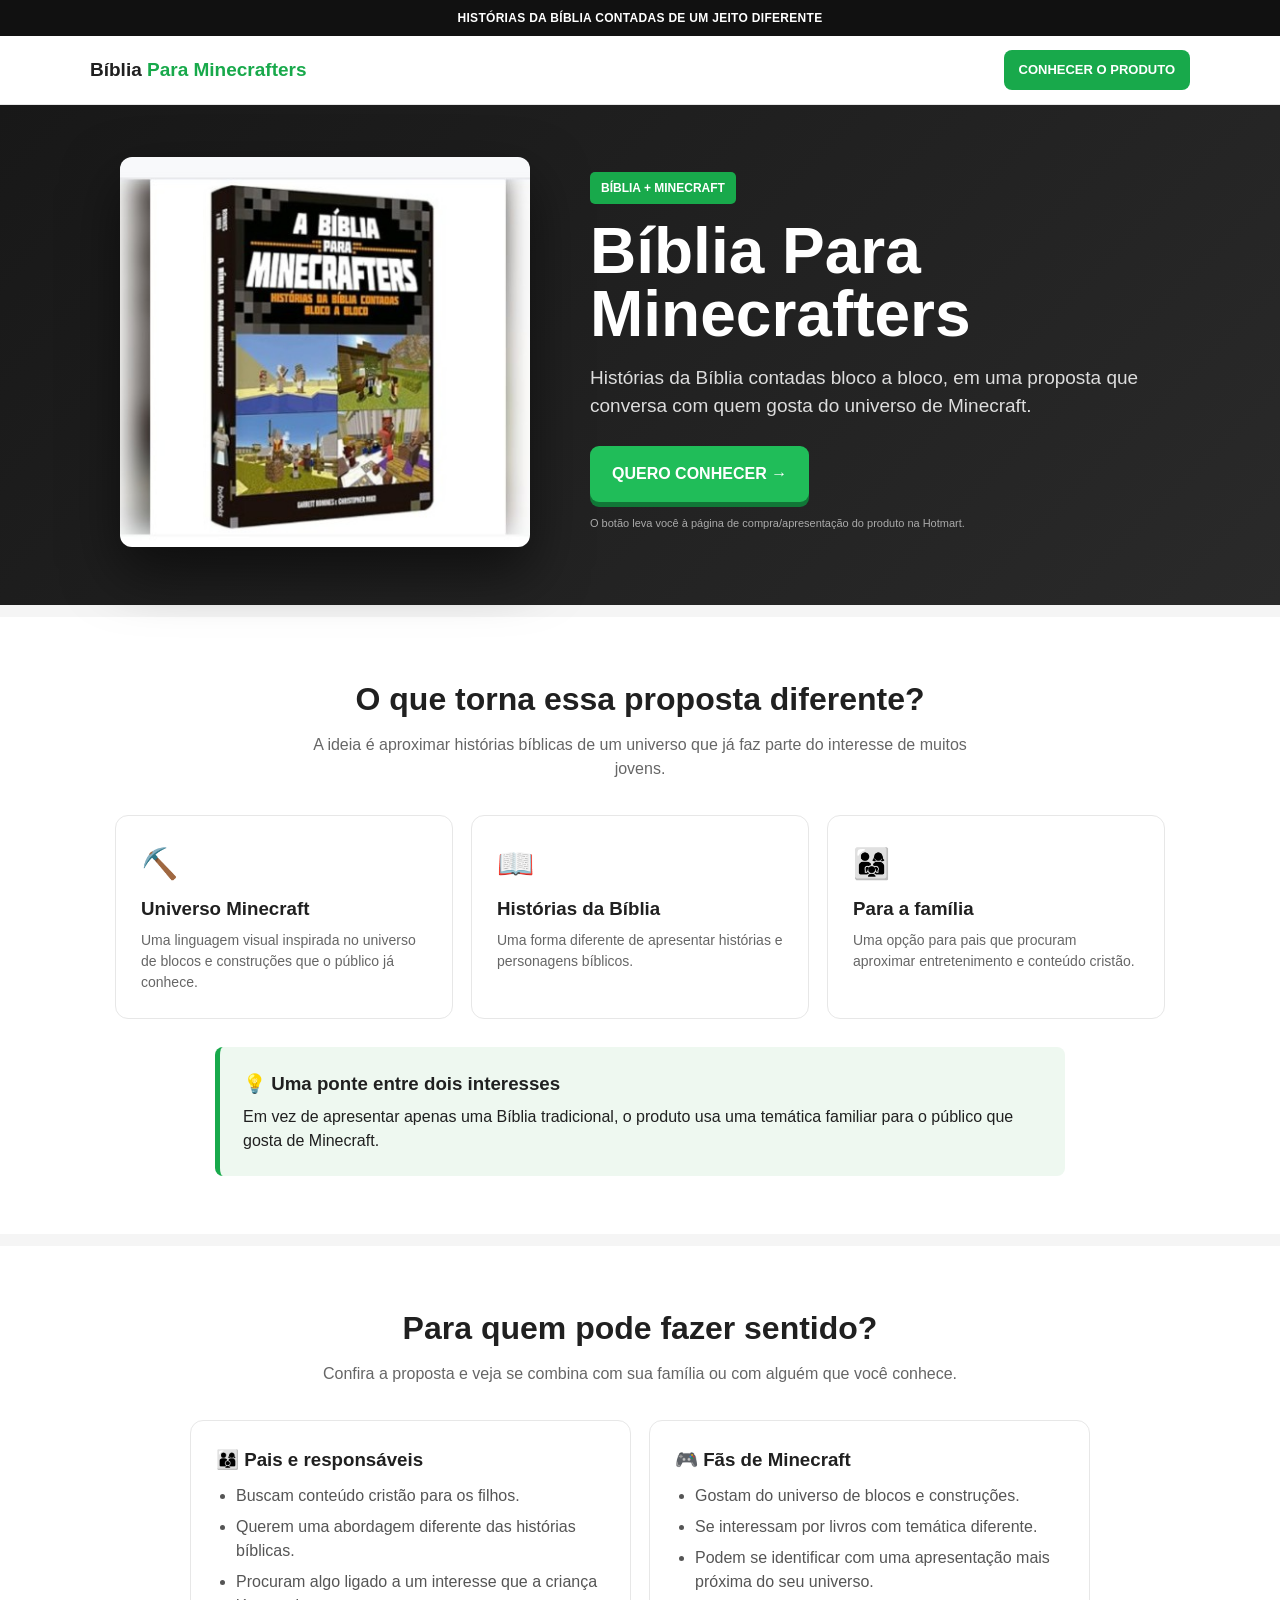
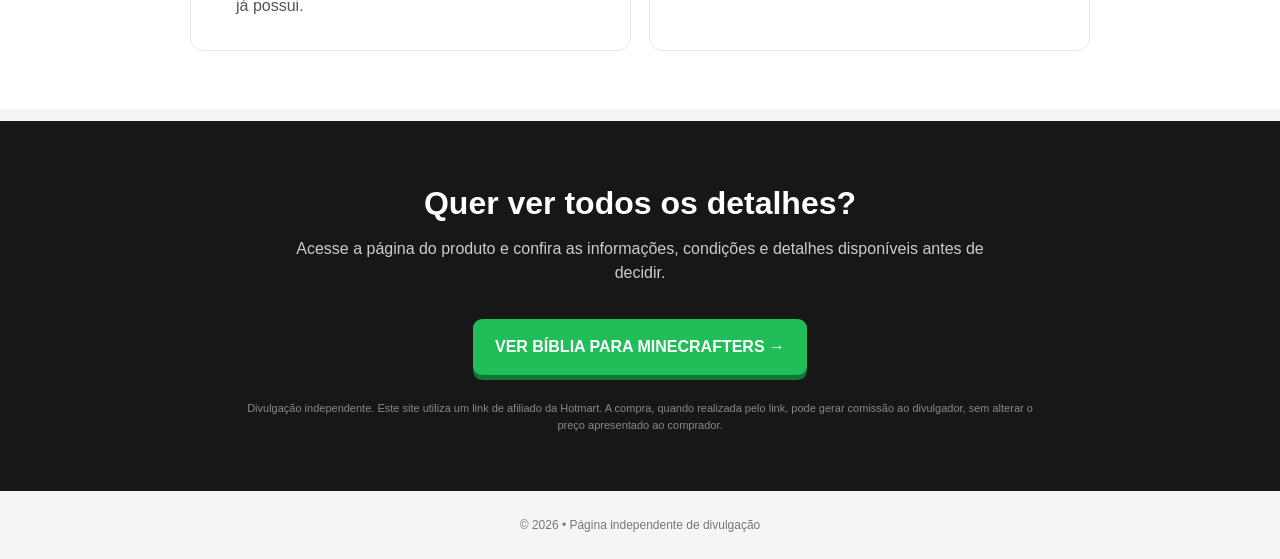
==== index-5.html @ a4b3d823 "Add files via upload" ====
<!DOCTYPE html>
<html lang="pt-BR">
<head>
<meta charset="UTF-8">
<meta name="viewport" content="width=device-width, initial-scale=1.0">
<meta name="description" content="Bíblia Para Minecrafters — histórias da Bíblia contadas bloco a bloco.">
<title>Bíblia Para Minecrafters | Histórias da Bíblia</title>
<style>
:root{--green:#18a94b;--dark:#171717;--light:#f5f5f5;--text:#202020;--muted:#666;--line:#e7e7e7}
*{box-sizing:border-box;margin:0;padding:0}
body{font-family:Arial,Helvetica,sans-serif;background:var(--light);color:var(--text);line-height:1.5}
a{color:inherit}
.top{background:#111;color:#fff;text-align:center;padding:9px 14px;font-size:12px;font-weight:800;letter-spacing:.3px}
.nav{background:#fff;border-bottom:1px solid var(--line);padding:14px 18px;position:sticky;top:0;z-index:10}
.navin{max-width:1100px;margin:auto;display:flex;align-items:center;justify-content:space-between;gap:12px}
.logo{font-weight:900;font-size:19px}.logo b{color:var(--green)}
.nav a{text-decoration:none;background:var(--green);color:#fff;padding:10px 15px;border-radius:8px;font-weight:900;font-size:13px}
.hero{background:linear-gradient(135deg,#181818,#2a2a2a);color:#fff;padding:52px 20px 58px}
.wrap{max-width:1050px;margin:auto}
.hero-grid{display:grid;grid-template-columns:minmax(260px,420px) 1fr;align-items:center;gap:55px}
.cover{width:100%;max-width:410px;margin:auto;display:block;border-radius:12px;box-shadow:0 24px 55px rgba(0,0,0,.55)}
.badge{display:inline-block;background:var(--green);padding:7px 11px;border-radius:5px;font-size:12px;font-weight:900;text-transform:uppercase;margin-bottom:16px}
h1{font-size:clamp(38px,6vw,64px);line-height:.98;margin-bottom:18px}
.lead{font-size:19px;color:#ddd;max-width:610px;margin-bottom:25px}
.cta{display:inline-block;background:#20bd59;color:#fff;text-decoration:none;padding:16px 22px;border-radius:9px;font-size:16px;font-weight:900;box-shadow:0 5px 0 #117737;transition:.15s}
.cta:hover{transform:translateY(2px);box-shadow:0 3px 0 #117737}
.note{font-size:11px;color:#aaa;margin-top:13px}
section{background:#fff;margin-top:12px;padding:58px 20px}
.title{font-size:32px;text-align:center;margin-bottom:10px}
.sub{text-align:center;color:var(--muted);max-width:700px;margin:0 auto 34px}
.cards{display:grid;grid-template-columns:repeat(3,1fr);gap:18px}
.card{border:1px solid var(--line);border-radius:13px;padding:25px;background:#fff}
.card .ico{font-size:30px;margin-bottom:9px}.card h3{margin-bottom:7px}.card p{color:var(--muted);font-size:14px}
.highlight{max-width:850px;margin:28px auto 0;padding:23px;border-left:5px solid var(--green);background:#eef8f0;border-radius:8px}
.highlight h3{margin-bottom:7px}
.audience{display:grid;grid-template-columns:1fr 1fr;gap:18px;max-width:900px;margin:auto}
.box{padding:25px;border:1px solid var(--line);border-radius:13px}
.box ul{padding-left:20px;color:#555;margin-top:10px}.box li{margin:7px 0}
.final{background:var(--dark);color:#fff;text-align:center}
.final .sub{color:#ccc}
.disc{font-size:11px;color:#888;max-width:800px;margin:25px auto 0;text-align:center}
footer{padding:25px 15px;text-align:center;color:#777;font-size:12px}
@media(max-width:760px){.nav a{display:none}.hero{padding:35px 17px 48px}.hero-grid{grid-template-columns:1fr;gap:30px}.cover{max-width:310px}.hero-copy{text-align:center}.lead{font-size:17px}section{padding:43px 17px}.title{font-size:27px}.cards,.audience{grid-template-columns:1fr}}
</style>
</head>
<body>
<div class="top">HISTÓRIAS DA BÍBLIA CONTADAS DE UM JEITO DIFERENTE</div>
<header class="nav"><div class="navin"><div class="logo">Bíblia <b>Para Minecrafters</b></div><a href="https://go.hotmart.com/D107093049S" target="_blank" rel="noopener noreferrer">CONHECER O PRODUTO</a></div></header>
<main>
<section class="hero" style="margin-top:0">
<div class="wrap hero-grid">
<div><img class="cover" src="[data-uri]" alt="Capa da Bíblia Para Minecrafters"></div>
<div class="hero-copy">
<span class="badge">Bíblia + Minecraft</span>
<h1>Bíblia Para<br>Minecrafters</h1>
<p class="lead">Histórias da Bíblia contadas bloco a bloco, em uma proposta que conversa com quem gosta do universo de Minecraft.</p>
<a class="cta" href="https://go.hotmart.com/D107093049S" target="_blank" rel="noopener noreferrer">QUERO CONHECER →</a>
<p class="note">O botão leva você à página de compra/apresentação do produto na Hotmart.</p>
</div>
</div>
</section>
<section><div class="wrap">
<h2 class="title">O que torna essa proposta diferente?</h2>
<p class="sub">A ideia é aproximar histórias bíblicas de um universo que já faz parte do interesse de muitos jovens.</p>
<div class="cards">
<div class="card"><div class="ico">⛏️</div><h3>Universo Minecraft</h3><p>Uma linguagem visual inspirada no universo de blocos e construções que o público já conhece.</p></div>
<div class="card"><div class="ico">📖</div><h3>Histórias da Bíblia</h3><p>Uma forma diferente de apresentar histórias e personagens bíblicos.</p></div>
<div class="card"><div class="ico">👨‍👩‍👧</div><h3>Para a família</h3><p>Uma opção para pais que procuram aproximar entretenimento e conteúdo cristão.</p></div>
</div>
<div class="highlight"><h3>💡 Uma ponte entre dois interesses</h3><p>Em vez de apresentar apenas uma Bíblia tradicional, o produto usa uma temática familiar para o público que gosta de Minecraft.</p></div>
</div></section>
<section><div class="wrap">
<h2 class="title">Para quem pode fazer sentido?</h2>
<p class="sub">Confira a proposta e veja se combina com sua família ou com alguém que você conhece.</p>
<div class="audience">
<div class="box"><h3>👨‍👩‍👦 Pais e responsáveis</h3><ul><li>Buscam conteúdo cristão para os filhos.</li><li>Querem uma abordagem diferente das histórias bíblicas.</li><li>Procuram algo ligado a um interesse que a criança já possui.</li></ul></div>
<div class="box"><h3>🎮 Fãs de Minecraft</h3><ul><li>Gostam do universo de blocos e construções.</li><li>Se interessam por livros com temática diferente.</li><li>Podem se identificar com uma apresentação mais próxima do seu universo.</li></ul></div>
</div>
</div></section>
<section class="final"><div class="wrap">
<h2 class="title">Quer ver todos os detalhes?</h2>
<p class="sub">Acesse a página do produto e confira as informações, condições e detalhes disponíveis antes de decidir.</p>
<a class="cta" href="https://go.hotmart.com/D107093049S" target="_blank" rel="noopener noreferrer">VER BÍBLIA PARA MINECRAFTERS →</a>
<p class="disc">Divulgação independente. Este site utiliza um link de afiliado da Hotmart. A compra, quando realizada pelo link, pode gerar comissão ao divulgador, sem alterar o preço apresentado ao comprador.</p>
</div></section>
</main>
<footer>© 2026 • Página independente de divulgação</footer>
</body></html>
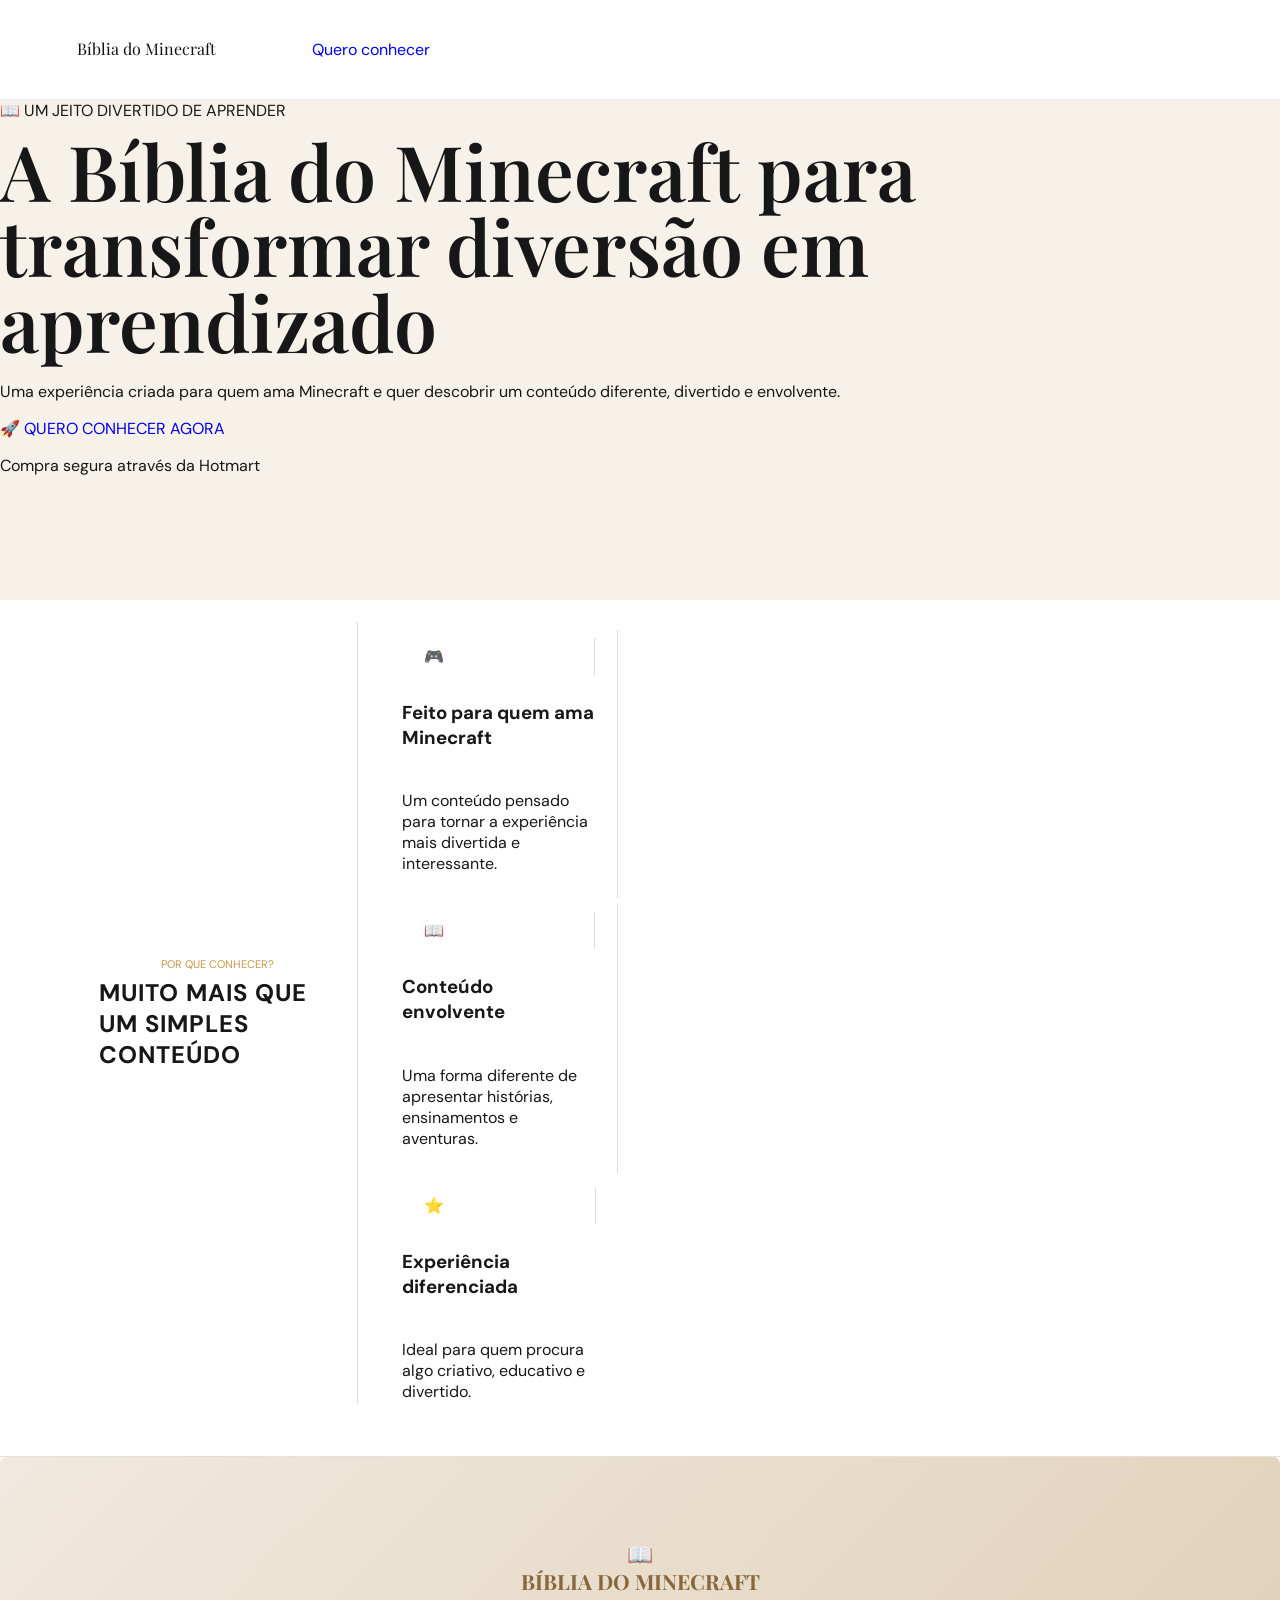
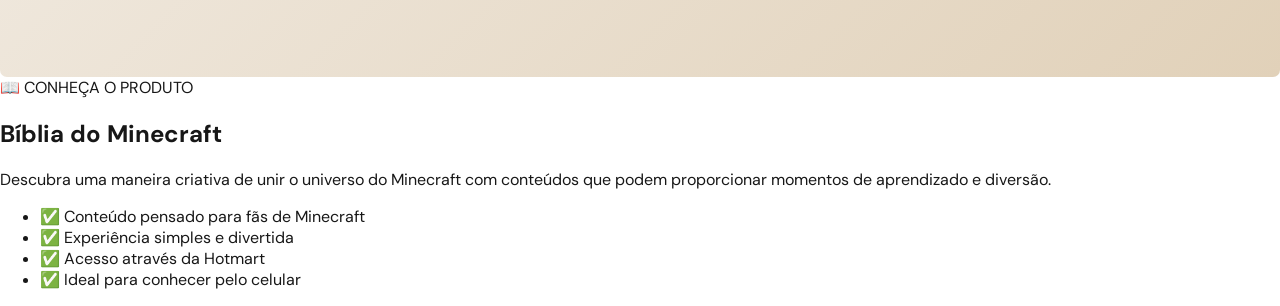
==== commit 8576ac34: "Update index-5.html" ====
--- a/index-5.html
+++ b/index-5.html
@@ -1,88 +1,215 @@
 <!DOCTYPE html>
 <html lang="pt-BR">
 <head>
-<meta charset="UTF-8">
-<meta name="viewport" content="width=device-width, initial-scale=1.0">
-<meta name="description" content="Bíblia Para Minecrafters — histórias da Bíblia contadas bloco a bloco.">
-<title>Bíblia Para Minecrafters | Histórias da Bíblia</title>
-<style>
-:root{--green:#18a94b;--dark:#171717;--light:#f5f5f5;--text:#202020;--muted:#666;--line:#e7e7e7}
-*{box-sizing:border-box;margin:0;padding:0}
-body{font-family:Arial,Helvetica,sans-serif;background:var(--light);color:var(--text);line-height:1.5}
-a{color:inherit}
-.top{background:#111;color:#fff;text-align:center;padding:9px 14px;font-size:12px;font-weight:800;letter-spacing:.3px}
-.nav{background:#fff;border-bottom:1px solid var(--line);padding:14px 18px;position:sticky;top:0;z-index:10}
-.navin{max-width:1100px;margin:auto;display:flex;align-items:center;justify-content:space-between;gap:12px}
-.logo{font-weight:900;font-size:19px}.logo b{color:var(--green)}
-.nav a{text-decoration:none;background:var(--green);color:#fff;padding:10px 15px;border-radius:8px;font-weight:900;font-size:13px}
-.hero{background:linear-gradient(135deg,#181818,#2a2a2a);color:#fff;padding:52px 20px 58px}
-.wrap{max-width:1050px;margin:auto}
-.hero-grid{display:grid;grid-template-columns:minmax(260px,420px) 1fr;align-items:center;gap:55px}
-.cover{width:100%;max-width:410px;margin:auto;display:block;border-radius:12px;box-shadow:0 24px 55px rgba(0,0,0,.55)}
-.badge{display:inline-block;background:var(--green);padding:7px 11px;border-radius:5px;font-size:12px;font-weight:900;text-transform:uppercase;margin-bottom:16px}
-h1{font-size:clamp(38px,6vw,64px);line-height:.98;margin-bottom:18px}
-.lead{font-size:19px;color:#ddd;max-width:610px;margin-bottom:25px}
-.cta{display:inline-block;background:#20bd59;color:#fff;text-decoration:none;padding:16px 22px;border-radius:9px;font-size:16px;font-weight:900;box-shadow:0 5px 0 #117737;transition:.15s}
-.cta:hover{transform:translateY(2px);box-shadow:0 3px 0 #117737}
-.note{font-size:11px;color:#aaa;margin-top:13px}
-section{background:#fff;margin-top:12px;padding:58px 20px}
-.title{font-size:32px;text-align:center;margin-bottom:10px}
-.sub{text-align:center;color:var(--muted);max-width:700px;margin:0 auto 34px}
-.cards{display:grid;grid-template-columns:repeat(3,1fr);gap:18px}
-.card{border:1px solid var(--line);border-radius:13px;padding:25px;background:#fff}
-.card .ico{font-size:30px;margin-bottom:9px}.card h3{margin-bottom:7px}.card p{color:var(--muted);font-size:14px}
-.highlight{max-width:850px;margin:28px auto 0;padding:23px;border-left:5px solid var(--green);background:#eef8f0;border-radius:8px}
-.highlight h3{margin-bottom:7px}
-.audience{display:grid;grid-template-columns:1fr 1fr;gap:18px;max-width:900px;margin:auto}
-.box{padding:25px;border:1px solid var(--line);border-radius:13px}
-.box ul{padding-left:20px;color:#555;margin-top:10px}.box li{margin:7px 0}
-.final{background:var(--dark);color:#fff;text-align:center}
-.final .sub{color:#ccc}
-.disc{font-size:11px;color:#888;max-width:800px;margin:25px auto 0;text-align:center}
-footer{padding:25px 15px;text-align:center;color:#777;font-size:12px}
-@media(max-width:760px){.nav a{display:none}.hero{padding:35px 17px 48px}.hero-grid{grid-template-columns:1fr;gap:30px}.cover{max-width:310px}.hero-copy{text-align:center}.lead{font-size:17px}section{padding:43px 17px}.title{font-size:27px}.cards,.audience{grid-template-columns:1fr}}
-</style>
+  <meta charset="UTF-8">
+  <meta name="viewport" content="width=device-width, initial-scale=1.0">
+
+  <title>Bíblia do Minecraft | Aprenda e Divirta-se</title>
+
+  <meta
+    name="description"
+    content="Conheça a Bíblia do Minecraft e transforme a experiência de jogar em uma aventura de aprendizado."
+  >
+
+  <link rel="stylesheet" href="style.css">
 </head>
+
 <body>
-<div class="top">HISTÓRIAS DA BÍBLIA CONTADAS DE UM JEITO DIFERENTE</div>
-<header class="nav"><div class="navin"><div class="logo">Bíblia <b>Para Minecrafters</b></div><a href="https://go.hotmart.com/D107093049S" target="_blank" rel="noopener noreferrer">CONHECER O PRODUTO</a></div></header>
-<main>
-<section class="hero" style="margin-top:0">
-<div class="wrap hero-grid">
-<div><img class="cover" src="[data-uri]" alt="Capa da Bíblia Para Minecrafters"></div>
-<div class="hero-copy">
-<span class="badge">Bíblia + Minecraft</span>
-<h1>Bíblia Para<br>Minecrafters</h1>
-<p class="lead">Histórias da Bíblia contadas bloco a bloco, em uma proposta que conversa com quem gosta do universo de Minecraft.</p>
-<a class="cta" href="https://go.hotmart.com/D107093049S" target="_blank" rel="noopener noreferrer">QUERO CONHECER →</a>
-<p class="note">O botão leva você à página de compra/apresentação do produto na Hotmart.</p>
-</div>
-</div>
-</section>
-<section><div class="wrap">
-<h2 class="title">O que torna essa proposta diferente?</h2>
-<p class="sub">A ideia é aproximar histórias bíblicas de um universo que já faz parte do interesse de muitos jovens.</p>
-<div class="cards">
-<div class="card"><div class="ico">⛏️</div><h3>Universo Minecraft</h3><p>Uma linguagem visual inspirada no universo de blocos e construções que o público já conhece.</p></div>
-<div class="card"><div class="ico">📖</div><h3>Histórias da Bíblia</h3><p>Uma forma diferente de apresentar histórias e personagens bíblicos.</p></div>
-<div class="card"><div class="ico">👨‍👩‍👧</div><h3>Para a família</h3><p>Uma opção para pais que procuram aproximar entretenimento e conteúdo cristão.</p></div>
-</div>
-<div class="highlight"><h3>💡 Uma ponte entre dois interesses</h3><p>Em vez de apresentar apenas uma Bíblia tradicional, o produto usa uma temática familiar para o público que gosta de Minecraft.</p></div>
-</div></section>
-<section><div class="wrap">
-<h2 class="title">Para quem pode fazer sentido?</h2>
-<p class="sub">Confira a proposta e veja se combina com sua família ou com alguém que você conhece.</p>
-<div class="audience">
-<div class="box"><h3>👨‍👩‍👦 Pais e responsáveis</h3><ul><li>Buscam conteúdo cristão para os filhos.</li><li>Querem uma abordagem diferente das histórias bíblicas.</li><li>Procuram algo ligado a um interesse que a criança já possui.</li></ul></div>
-<div class="box"><h3>🎮 Fãs de Minecraft</h3><ul><li>Gostam do universo de blocos e construções.</li><li>Se interessam por livros com temática diferente.</li><li>Podem se identificar com uma apresentação mais próxima do seu universo.</li></ul></div>
-</div>
-</div></section>
-<section class="final"><div class="wrap">
-<h2 class="title">Quer ver todos os detalhes?</h2>
-<p class="sub">Acesse a página do produto e confira as informações, condições e detalhes disponíveis antes de decidir.</p>
-<a class="cta" href="https://go.hotmart.com/D107093049S" target="_blank" rel="noopener noreferrer">VER BÍBLIA PARA MINECRAFTERS →</a>
-<p class="disc">Divulgação independente. Este site utiliza um link de afiliado da Hotmart. A compra, quando realizada pelo link, pode gerar comissão ao divulgador, sem alterar o preço apresentado ao comprador.</p>
-</div></section>
-</main>
-<footer>© 2026 • Página independente de divulgação</footer>
-</body></html>+
+  <!-- =========================
+       CABEÇALHO
+  ========================== -->
+
+  <header class="header">
+
+    <div class="logo">
+      Bíblia do Minecraft
+    </div>
+
+    <a href="#produto" class="header-button">
+      Quero conhecer
+    </a>
+
+  </header>
+
+
+  <!-- =========================
+       HERO
+  ========================== -->
+
+  <main>
+
+    <section class="hero">
+
+      <div class="hero-content">
+
+        <span class="badge">
+          📖 UM JEITO DIVERTIDO DE APRENDER
+        </span>
+
+        <h1>
+          A <span>Bíblia do Minecraft</span>
+          para transformar diversão em aprendizado
+        </h1>
+
+        <p>
+          Uma experiência criada para quem ama Minecraft
+          e quer descobrir um conteúdo diferente, divertido
+          e envolvente.
+        </p>
+
+        <a
+          href="https://go.hotmart.com/D107093049S"
+          class="main-button"
+          target="_blank"
+          rel="noopener noreferrer"
+        >
+          🚀 QUERO CONHECER AGORA
+        </a>
+
+        <p class="small-text">
+          Compra segura através da Hotmart
+        </p>
+
+      </div>
+
+    </section>
+
+
+    <!-- =========================
+         BENEFÍCIOS
+    ========================== -->
+
+    <section class="benefits">
+
+      <div class="section-title">
+
+        <span>POR QUE CONHECER?</span>
+
+        <h2>
+          Muito mais que um simples conteúdo
+        </h2>
+
+      </div>
+
+
+      <div class="benefits-grid">
+
+        <div class="benefit-card">
+
+          <div class="icon">
+            🎮
+          </div>
+
+          <h3>
+            Feito para quem ama Minecraft
+          </h3>
+
+          <p>
+            Um conteúdo pensado para tornar a experiência
+            mais divertida e interessante.
+          </p>
+
+        </div>
+
+
+        <div class="benefit-card">
+
+          <div class="icon">
+            📖
+          </div>
+
+          <h3>
+            Conteúdo envolvente
+          </h3>
+
+          <p>
+            Uma forma diferente de apresentar histórias,
+            ensinamentos e aventuras.
+          </p>
+
+        </div>
+
+
+        <div class="benefit-card">
+
+          <div class="icon">
+            ⭐
+          </div>
+
+          <h3>
+            Experiência diferenciada
+          </h3>
+
+          <p>
+            Ideal para quem procura algo criativo,
+            educativo e divertido.
+          </p>
+
+        </div>
+
+      </div>
+
+    </section>
+
+
+    <!-- =========================
+         PRODUTO
+    ========================== -->
+
+    <section class="product" id="produto">
+
+      <div class="product-image">
+
+        <div class="minecraft-book">
+
+          <div class="book-icon">
+            📖
+          </div>
+
+          <strong>
+            BÍBLIA
+          </strong>
+
+          <span>
+            DO MINECRAFT
+          </span>
+
+        </div>
+
+      </div>
+
+
+      <div class="product-content">
+
+        <span class="product-label">
+          📖 CONHEÇA O PRODUTO
+        </span>
+
+        <h2>
+          Bíblia do Minecraft
+        </h2>
+
+        <p>
+          Descubra uma maneira criativa de unir o universo
+          do Minecraft com conteúdos que podem proporcionar
+          momentos de aprendizado e diversão.
+        </p>
+
+        <ul>
+
+          <li>
+            ✅ Conteúdo pensado para fãs de Minecraft
+          </li>
+
+          <li>
+            ✅ Experiência simples e divertida
+          </li>
+
+          <li>
+            ✅ Acesso através da Hotmart
+          </li>
+
+          <li>
+            ✅ Ideal para conhecer pelo celular
+          </
--- a/style.css
+++ b/style.css
@@ -0,0 +1,66 @@
+@import url('https://fonts.googleapis.com/css2?family=DM+Sans:wght@400;500;700&family=Playfair+Display:wght@500;600;700&display=swap');
+
+:root{
+  --navy:#071824;--cream:#f7f2e9;--gold:#c99545;--gold2:#dfb66d;
+  --ink:#171717;--muted:#6e6a63;--white:#fff;--line:#e7e0d6
+}
+*{box-sizing:border-box}
+html{scroll-behavior:smooth}
+body{margin:0;color:var(--ink);font-family:"DM Sans",Arial,sans-serif;background:#fff}
+a{text-decoration:none}
+.topbar{background:var(--navy);color:#fff;padding:9px 6%;display:flex;justify-content:space-between;font-size:11px;letter-spacing:.4px}
+.header{height:100px;background:#fff;display:flex;align-items:center;padding:0 6%;gap:30px;border-bottom:1px solid #eee;position:sticky;top:0;z-index:20}
+.logo{font-family:"Playfair Display",serif;color:#111;position:relative;display:flex;flex-direction:column;line-height:.9;min-width:205px}
+.logo strong{font-size:38px}.logo small{font-family:"DM Sans";font-size:10px;letter-spacing:3px;margin-top:9px;text-transform:uppercase;text-align:center}
+.cross{position:absolute;color:var(--gold);font-size:23px;top:-18px;left:94px}
+nav{display:flex;gap:26px;margin-left:auto}
+nav a{color:#222;text-transform:uppercase;font-size:12px;font-weight:700}
+nav a:hover{color:var(--gold)}
+.cart{color:#111;font-size:18px;white-space:nowrap}.cart span{font-size:12px;font-weight:700}
+.menu-btn{display:none;background:none;border:0;font-size:27px}
+
+.hero{min-height:500px;background:var(--cream);display:flex}
+.hero-copy{width:50%;padding:70px 6%;display:flex;flex-direction:column;justify-content:center}
+.eyebrow{font-size:11px;letter-spacing:2px;color:var(--gold);font-weight:700}
+.hero h1{font:600 clamp(48px,6vw,78px)/.98 "Playfair Display";margin:12px 0 22px}
+.hero h1 em,.purpose em{color:var(--gold);font-style:normal}
+.hero-copy>p:not(.eyebrow){font-size:18px;max-width:440px;line-height:1.55;color:#4d4942}
+.hero-actions{display:flex;gap:12px;margin-top:18px}
+.btn{border:0;padding:14px 23px;border-radius:7px;text-transform:uppercase;font-size:12px;font-weight:700;letter-spacing:.5px;display:inline-block}
+.dark{background:#121212;color:#fff}.gold{background:var(--gold2);color:#171717}.outline{border:1px solid #b7aa98;color:#222;background:transparent}
+
+.hero-art{width:50%;min-height:500px;background:linear-gradient(125deg,#d3ad76,#f3e3c9 48%,#a66f32);display:flex;align-items:center;justify-content:center;position:relative;overflow:hidden}
+.hero-art:before{content:"";position:absolute;inset:0;background:radial-gradient(circle at 75% 25%,#fff9 0 8%,transparent 35%)}
+.cross-large{position:absolute;font-size:150px;color:#fff5;right:10%;top:8%}
+.hero-card{width:55%;height:260px;background:linear-gradient(135deg,#15120e,#493019);border-radius:5px 18px 14px 5px;box-shadow:0 25px 45px #3a251755;transform:rotate(-5deg);color:#e4bd70;display:flex;flex-direction:column;align-items:center;justify-content:center;text-align:center;padding:25px}
+.hero-card span{font:500 17px "Playfair Display";letter-spacing:5px}.hero-card strong{font:700 27px "Playfair Display";letter-spacing:2px;margin:13px 0}.hero-card small{font-size:11px;letter-spacing:2px}
+
+.benefits{display:grid;grid-template-columns:repeat(4,1fr);padding:22px 6%;border-bottom:1px solid var(--line)}
+.benefits div{padding:8px 22px;border-right:1px solid #ddd;display:flex;flex-direction:column;gap:6px}.benefits div:last-child{border:0}
+.benefits b{font-size:11px}.benefits span{font-size:11px;color:var(--muted)}
+
+.section{padding:58px 5%;text-align:center}.section-title{display:flex;align-items:center;justify-content:center;gap:15px;margin-bottom:30px}.section-title h2{text-transform:uppercase;font-size:24px;letter-spacing:1px;margin:0}.section-title span{color:var(--gold)}
+.categories{display:grid;grid-template-columns:repeat(6,1fr);gap:14px;max-width:1200px;margin:auto}.categories a{color:#111}
+.cat-img{height:145px;border-radius:10px;margin-bottom:12px;display:flex;align-items:center;justify-content:center;box-shadow:inset 0 0 0 1px #ddd;font-family:"Playfair Display";font-weight:700}
+.bible,.books{background:#27231e;color:#e3c27e}.gifts{background:#eee6da;color:#a57938;font-size:48px}.decor{background:#dfcaa9;color:#29221a;text-align:center}.shirts{background:#181818;color:#fff;font-size:34px}.kids{background:#e8dfd1;color:#b48238;font-size:55px}
+.products-section{background:#fbfaf8}
+.filters{display:flex;justify-content:center;flex-wrap:wrap;gap:8px;margin:-5px auto 28px}.filter{border:1px solid #d9d0c3;background:#fff;border-radius:30px;padding:8px 15px;font-size:11px;cursor:pointer}.filter.active,.filter:hover{background:#171717;color:#fff}
+.product-grid{display:grid;grid-template-columns:repeat(4,1fr);gap:16px;max-width:1200px;margin:auto;text-align:left}
+.product-card{background:#fff;border:1px solid #e3ded5;border-radius:10px;padding:12px;overflow:hidden}
+.product-image{height:220px;background:linear-gradient(135deg,#f0e9df,#e1d1b9);border-radius:7px;display:flex;align-items:center;justify-content:center;text-align:center;color:#87683e;font:700 21px "Playfair Display";padding:15px}
+.product-card h3{font-size:14px;line-height:1.35;margin:13px 2px 5px}.category{font-size:10px;color:var(--gold);font-weight:700;text-transform:uppercase}.price{font-size:17px;font-weight:700;margin:7px 2px 12px}.buy{display:block;text-align:center;background:var(--gold2);color:#111;border-radius:6px;padding:10px;font-size:11px;font-weight:700}
+
+.purpose{background:linear-gradient(90deg,#17130e,#322314);color:#fff;padding:42px 8%;display:grid;grid-template-columns:70px 1fr 230px;gap:22px;align-items:center}.purpose-icon{font-size:45px;color:var(--gold2)}.purpose h2{font:600 31px "Playfair Display";margin:5px 0 9px}.purpose p{line-height:1.5;color:#eee;margin:0}.purpose .eyebrow{margin:0}
+footer{background:var(--navy);color:#fff;padding:45px 7% 18px;display:grid;grid-template-columns:2fr 1fr 1.4fr 1fr;gap:30px}
+footer h3{font-size:12px;text-transform:uppercase;letter-spacing:1px;color:var(--gold2)}footer a,footer p{display:block;color:#ddd;font-size:12px;line-height:1.8;margin:5px 0}
+.footer-logo{font:700 36px "Playfair Display"}.footer-logo span{color:var(--gold2)}.footer-logo small{display:block;font:500 9px "DM Sans";letter-spacing:3px;text-transform:uppercase;margin-top:7px}
+.copyright{grid-column:1/-1;border-top:1px solid #ffffff22;text-align:center;padding-top:17px;color:#aaa;font-size:10px}
+
+@media(max-width:900px){
+ .header{height:82px;padding:0 5%;justify-content:space-between}.logo{min-width:160px}.logo strong{font-size:30px}.logo small{font-size:8px;letter-spacing:2px}.cross{left:73px;top:-14px;font-size:19px}
+ nav{display:none}.menu-btn{display:block;order:3}.cart{order:2}.hero{flex-direction:column}.hero-copy,.hero-art{width:100%}.hero-copy{padding:55px 8%}.hero-art{min-height:340px}.benefits{grid-template-columns:repeat(2,1fr)}.benefits div{border-bottom:1px solid #ddd}.categories{grid-template-columns:repeat(3,1fr)}.product-grid{grid-template-columns:repeat(2,1fr)}.purpose{grid-template-columns:50px 1fr}.purpose .btn{grid-column:1/-1}
+ footer{grid-template-columns:1fr 1fr}.footer-brand{grid-column:1/-1}
+}
+@media(max-width:520px){
+ .topbar span:last-child{display:none}.topbar{justify-content:center}.hero h1{font-size:49px}.hero-actions{flex-direction:column;width:100%}.hero-actions .btn{text-align:center}.hero-card{width:72%;height:220px}.categories{grid-template-columns:repeat(2,1fr)}.cat-img{height:120px}.product-grid{gap:9px}.product-image{height:165px}.product-card{padding:8px}.product-card h3{font-size:12px}.price{font-size:14px}.section{padding:42px 4%}.benefits{padding:14px 3%}.benefits div{padding:10px}.purpose{grid-template-columns:1fr;text-align:center}.purpose-icon{font-size:38px}footer{grid-template-columns:1fr}.footer-brand{grid-column:auto}
+}
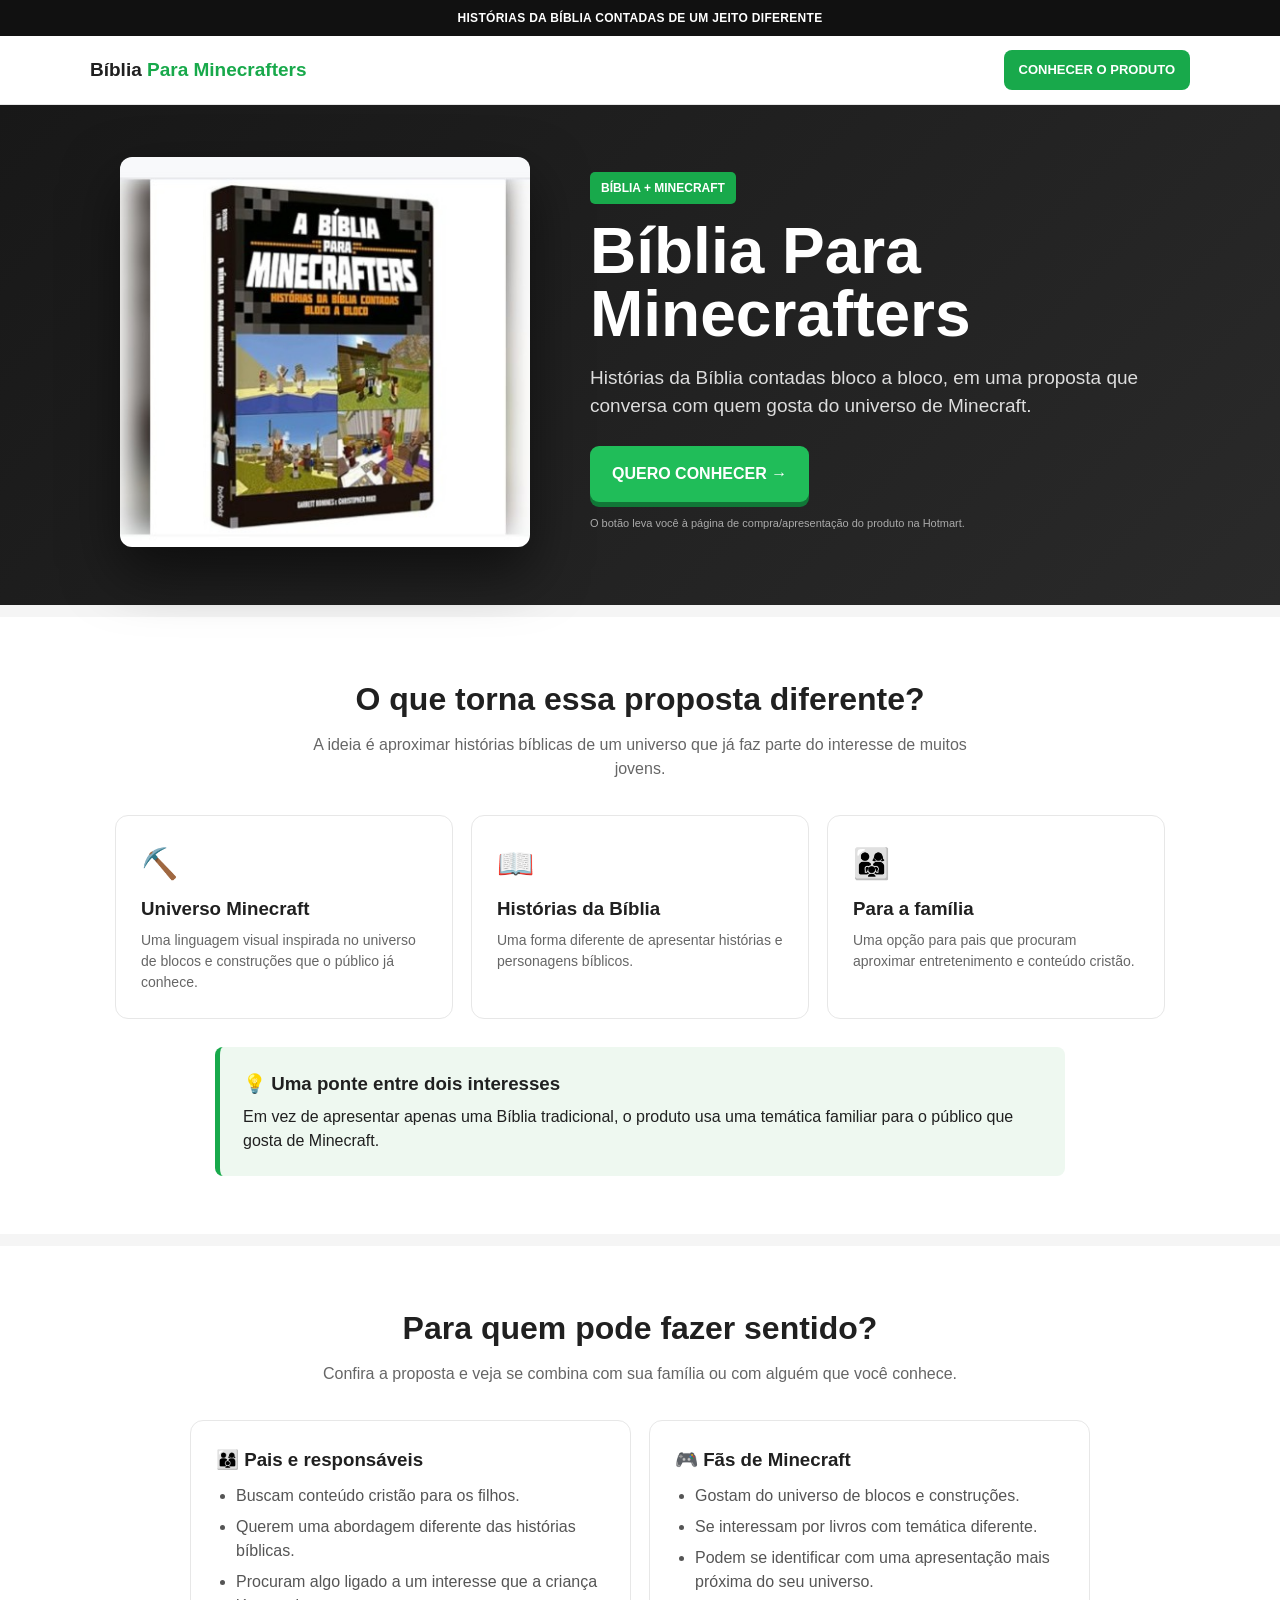
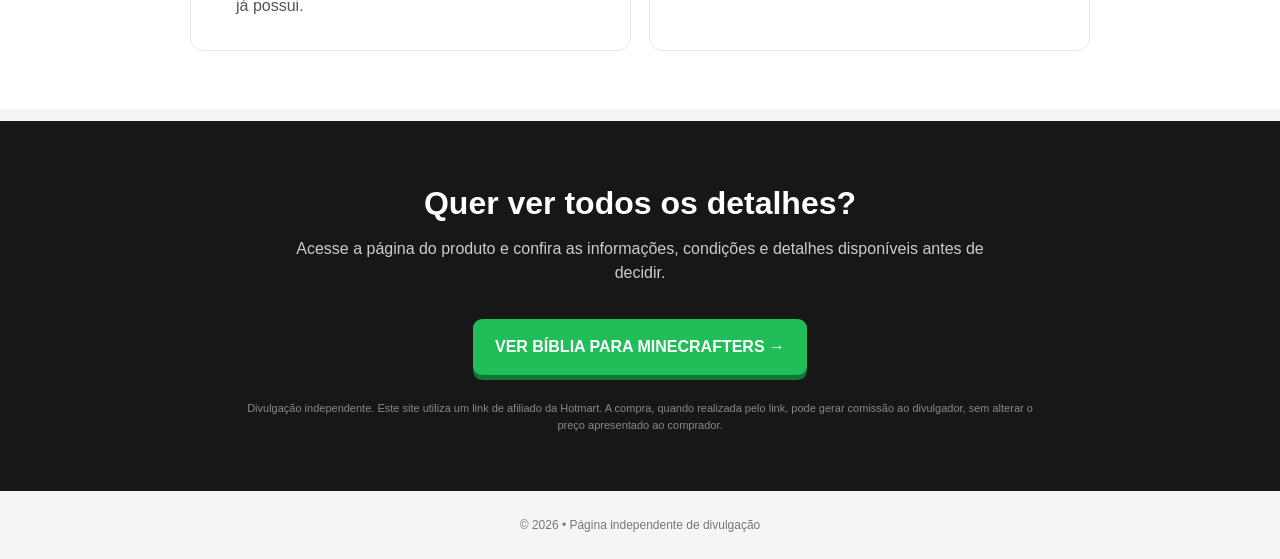
==== commit 08d4bd6f: "Add files via upload" ====
--- a/index-5.html
+++ b/index-5.html
@@ -1,215 +1,88 @@
 <!DOCTYPE html>
 <html lang="pt-BR">
 <head>
-  <meta charset="UTF-8">
-  <meta name="viewport" content="width=device-width, initial-scale=1.0">
-
-  <title>Bíblia do Minecraft | Aprenda e Divirta-se</title>
-
-  <meta
-    name="description"
-    content="Conheça a Bíblia do Minecraft e transforme a experiência de jogar em uma aventura de aprendizado."
-  >
-
-  <link rel="stylesheet" href="style.css">
+<meta charset="UTF-8">
+<meta name="viewport" content="width=device-width, initial-scale=1.0">
+<meta name="description" content="Bíblia Para Minecrafters — histórias da Bíblia contadas bloco a bloco.">
+<title>Bíblia Para Minecrafters | Histórias da Bíblia</title>
+<style>
+:root{--green:#18a94b;--dark:#171717;--light:#f5f5f5;--text:#202020;--muted:#666;--line:#e7e7e7}
+*{box-sizing:border-box;margin:0;padding:0}
+body{font-family:Arial,Helvetica,sans-serif;background:var(--light);color:var(--text);line-height:1.5}
+a{color:inherit}
+.top{background:#111;color:#fff;text-align:center;padding:9px 14px;font-size:12px;font-weight:800;letter-spacing:.3px}
+.nav{background:#fff;border-bottom:1px solid var(--line);padding:14px 18px;position:sticky;top:0;z-index:10}
+.navin{max-width:1100px;margin:auto;display:flex;align-items:center;justify-content:space-between;gap:12px}
+.logo{font-weight:900;font-size:19px}.logo b{color:var(--green)}
+.nav a{text-decoration:none;background:var(--green);color:#fff;padding:10px 15px;border-radius:8px;font-weight:900;font-size:13px}
+.hero{background:linear-gradient(135deg,#181818,#2a2a2a);color:#fff;padding:52px 20px 58px}
+.wrap{max-width:1050px;margin:auto}
+.hero-grid{display:grid;grid-template-columns:minmax(260px,420px) 1fr;align-items:center;gap:55px}
+.cover{width:100%;max-width:410px;margin:auto;display:block;border-radius:12px;box-shadow:0 24px 55px rgba(0,0,0,.55)}
+.badge{display:inline-block;background:var(--green);padding:7px 11px;border-radius:5px;font-size:12px;font-weight:900;text-transform:uppercase;margin-bottom:16px}
+h1{font-size:clamp(38px,6vw,64px);line-height:.98;margin-bottom:18px}
+.lead{font-size:19px;color:#ddd;max-width:610px;margin-bottom:25px}
+.cta{display:inline-block;background:#20bd59;color:#fff;text-decoration:none;padding:16px 22px;border-radius:9px;font-size:16px;font-weight:900;box-shadow:0 5px 0 #117737;transition:.15s}
+.cta:hover{transform:translateY(2px);box-shadow:0 3px 0 #117737}
+.note{font-size:11px;color:#aaa;margin-top:13px}
+section{background:#fff;margin-top:12px;padding:58px 20px}
+.title{font-size:32px;text-align:center;margin-bottom:10px}
+.sub{text-align:center;color:var(--muted);max-width:700px;margin:0 auto 34px}
+.cards{display:grid;grid-template-columns:repeat(3,1fr);gap:18px}
+.card{border:1px solid var(--line);border-radius:13px;padding:25px;background:#fff}
+.card .ico{font-size:30px;margin-bottom:9px}.card h3{margin-bottom:7px}.card p{color:var(--muted);font-size:14px}
+.highlight{max-width:850px;margin:28px auto 0;padding:23px;border-left:5px solid var(--green);background:#eef8f0;border-radius:8px}
+.highlight h3{margin-bottom:7px}
+.audience{display:grid;grid-template-columns:1fr 1fr;gap:18px;max-width:900px;margin:auto}
+.box{padding:25px;border:1px solid var(--line);border-radius:13px}
+.box ul{padding-left:20px;color:#555;margin-top:10px}.box li{margin:7px 0}
+.final{background:var(--dark);color:#fff;text-align:center}
+.final .sub{color:#ccc}
+.disc{font-size:11px;color:#888;max-width:800px;margin:25px auto 0;text-align:center}
+footer{padding:25px 15px;text-align:center;color:#777;font-size:12px}
+@media(max-width:760px){.nav a{display:none}.hero{padding:35px 17px 48px}.hero-grid{grid-template-columns:1fr;gap:30px}.cover{max-width:310px}.hero-copy{text-align:center}.lead{font-size:17px}section{padding:43px 17px}.title{font-size:27px}.cards,.audience{grid-template-columns:1fr}}
+</style>
 </head>
-
 <body>
-
-  <!-- =========================
-       CABEÇALHO
-  ========================== -->
-
-  <header class="header">
-
-    <div class="logo">
-      Bíblia do Minecraft
-    </div>
-
-    <a href="#produto" class="header-button">
-      Quero conhecer
-    </a>
-
-  </header>
-
-
-  <!-- =========================
-       HERO
-  ========================== -->
-
-  <main>
-
-    <section class="hero">
-
-      <div class="hero-content">
-
-        <span class="badge">
-          📖 UM JEITO DIVERTIDO DE APRENDER
-        </span>
-
-        <h1>
-          A <span>Bíblia do Minecraft</span>
-          para transformar diversão em aprendizado
-        </h1>
-
-        <p>
-          Uma experiência criada para quem ama Minecraft
-          e quer descobrir um conteúdo diferente, divertido
-          e envolvente.
-        </p>
-
-        <a
-          href="https://go.hotmart.com/D107093049S"
-          class="main-button"
-          target="_blank"
-          rel="noopener noreferrer"
-        >
-          🚀 QUERO CONHECER AGORA
-        </a>
-
-        <p class="small-text">
-          Compra segura através da Hotmart
-        </p>
-
-      </div>
-
-    </section>
-
-
-    <!-- =========================
-         BENEFÍCIOS
-    ========================== -->
-
-    <section class="benefits">
-
-      <div class="section-title">
-
-        <span>POR QUE CONHECER?</span>
-
-        <h2>
-          Muito mais que um simples conteúdo
-        </h2>
-
-      </div>
-
-
-      <div class="benefits-grid">
-
-        <div class="benefit-card">
-
-          <div class="icon">
-            🎮
-          </div>
-
-          <h3>
-            Feito para quem ama Minecraft
-          </h3>
-
-          <p>
-            Um conteúdo pensado para tornar a experiência
-            mais divertida e interessante.
-          </p>
-
-        </div>
-
-
-        <div class="benefit-card">
-
-          <div class="icon">
-            📖
-          </div>
-
-          <h3>
-            Conteúdo envolvente
-          </h3>
-
-          <p>
-            Uma forma diferente de apresentar histórias,
-            ensinamentos e aventuras.
-          </p>
-
-        </div>
-
-
-        <div class="benefit-card">
-
-          <div class="icon">
-            ⭐
-          </div>
-
-          <h3>
-            Experiência diferenciada
-          </h3>
-
-          <p>
-            Ideal para quem procura algo criativo,
-            educativo e divertido.
-          </p>
-
-        </div>
-
-      </div>
-
-    </section>
-
-
-    <!-- =========================
-         PRODUTO
-    ========================== -->
-
-    <section class="product" id="produto">
-
-      <div class="product-image">
-
-        <div class="minecraft-book">
-
-          <div class="book-icon">
-            📖
-          </div>
-
-          <strong>
-            BÍBLIA
-          </strong>
-
-          <span>
-            DO MINECRAFT
-          </span>
-
-        </div>
-
-      </div>
-
-
-      <div class="product-content">
-
-        <span class="product-label">
-          📖 CONHEÇA O PRODUTO
-        </span>
-
-        <h2>
-          Bíblia do Minecraft
-        </h2>
-
-        <p>
-          Descubra uma maneira criativa de unir o universo
-          do Minecraft com conteúdos que podem proporcionar
-          momentos de aprendizado e diversão.
-        </p>
-
-        <ul>
-
-          <li>
-            ✅ Conteúdo pensado para fãs de Minecraft
-          </li>
-
-          <li>
-            ✅ Experiência simples e divertida
-          </li>
-
-          <li>
-            ✅ Acesso através da Hotmart
-          </li>
-
-          <li>
-            ✅ Ideal para conhecer pelo celular
-          </
+<div class="top">HISTÓRIAS DA BÍBLIA CONTADAS DE UM JEITO DIFERENTE</div>
+<header class="nav"><div class="navin"><div class="logo">Bíblia <b>Para Minecrafters</b></div><a href="https://go.hotmart.com/D107093049S" target="_blank" rel="noopener noreferrer">CONHECER O PRODUTO</a></div></header>
+<main>
+<section class="hero" style="margin-top:0">
+<div class="wrap hero-grid">
+<div><img class="cover" src="[data-uri]" alt="Capa da Bíblia Para Minecrafters"></div>
+<div class="hero-copy">
+<span class="badge">Bíblia + Minecraft</span>
+<h1>Bíblia Para<br>Minecrafters</h1>
+<p class="lead">Histórias da Bíblia contadas bloco a bloco, em uma proposta que conversa com quem gosta do universo de Minecraft.</p>
+<a class="cta" href="https://go.hotmart.com/D107093049S" target="_blank" rel="noopener noreferrer">QUERO CONHECER →</a>
+<p class="note">O botão leva você à página de compra/apresentação do produto na Hotmart.</p>
+</div>
+</div>
+</section>
+<section><div class="wrap">
+<h2 class="title">O que torna essa proposta diferente?</h2>
+<p class="sub">A ideia é aproximar histórias bíblicas de um universo que já faz parte do interesse de muitos jovens.</p>
+<div class="cards">
+<div class="card"><div class="ico">⛏️</div><h3>Universo Minecraft</h3><p>Uma linguagem visual inspirada no universo de blocos e construções que o público já conhece.</p></div>
+<div class="card"><div class="ico">📖</div><h3>Histórias da Bíblia</h3><p>Uma forma diferente de apresentar histórias e personagens bíblicos.</p></div>
+<div class="card"><div class="ico">👨‍👩‍👧</div><h3>Para a família</h3><p>Uma opção para pais que procuram aproximar entretenimento e conteúdo cristão.</p></div>
+</div>
+<div class="highlight"><h3>💡 Uma ponte entre dois interesses</h3><p>Em vez de apresentar apenas uma Bíblia tradicional, o produto usa uma temática familiar para o público que gosta de Minecraft.</p></div>
+</div></section>
+<section><div class="wrap">
+<h2 class="title">Para quem pode fazer sentido?</h2>
+<p class="sub">Confira a proposta e veja se combina com sua família ou com alguém que você conhece.</p>
+<div class="audience">
+<div class="box"><h3>👨‍👩‍👦 Pais e responsáveis</h3><ul><li>Buscam conteúdo cristão para os filhos.</li><li>Querem uma abordagem diferente das histórias bíblicas.</li><li>Procuram algo ligado a um interesse que a criança já possui.</li></ul></div>
+<div class="box"><h3>🎮 Fãs de Minecraft</h3><ul><li>Gostam do universo de blocos e construções.</li><li>Se interessam por livros com temática diferente.</li><li>Podem se identificar com uma apresentação mais próxima do seu universo.</li></ul></div>
+</div>
+</div></section>
+<section class="final"><div class="wrap">
+<h2 class="title">Quer ver todos os detalhes?</h2>
+<p class="sub">Acesse a página do produto e confira as informações, condições e detalhes disponíveis antes de decidir.</p>
+<a class="cta" href="https://go.hotmart.com/D107093049S" target="_blank" rel="noopener noreferrer">VER BÍBLIA PARA MINECRAFTERS →</a>
+<p class="disc">Divulgação independente. Este site utiliza um link de afiliado da Hotmart. A compra, quando realizada pelo link, pode gerar comissão ao divulgador, sem alterar o preço apresentado ao comprador.</p>
+</div></section>
+</main>
+<footer>© 2026 • Página independente de divulgação</footer>
+</body></html>
